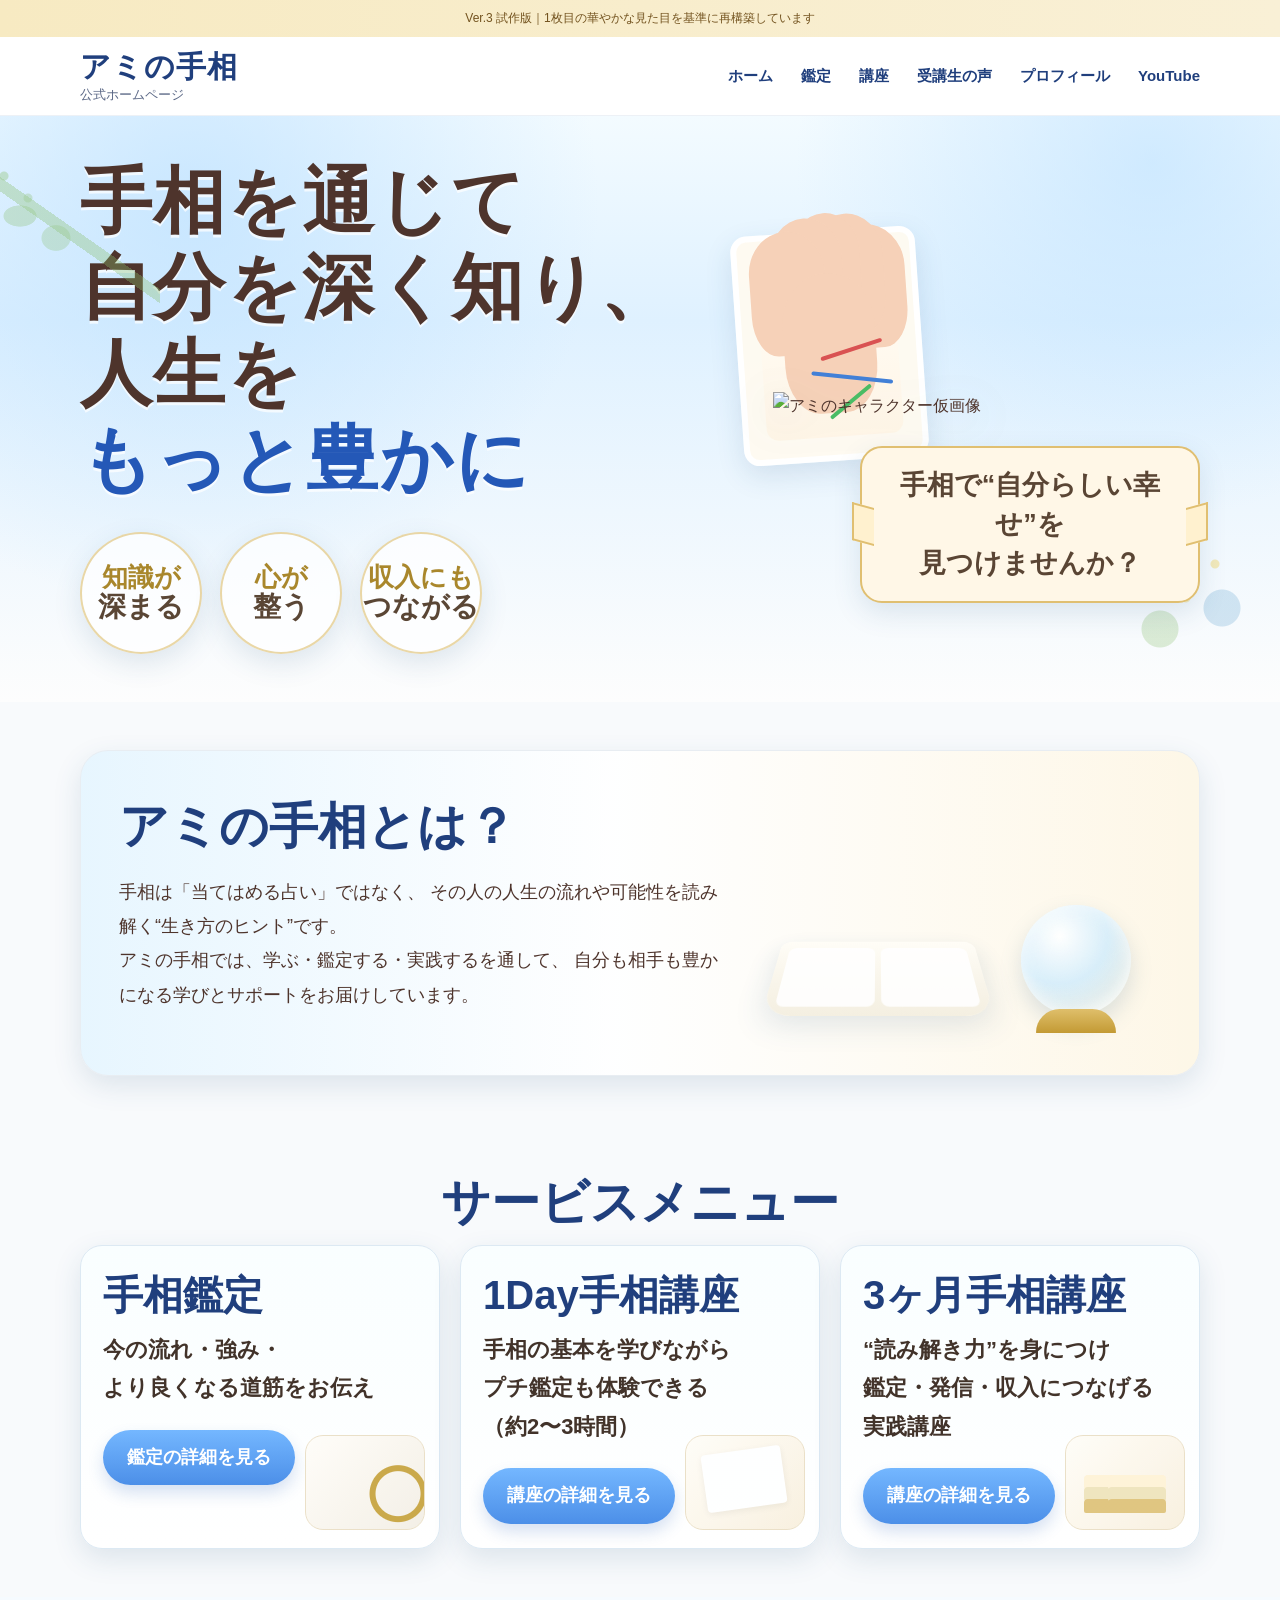
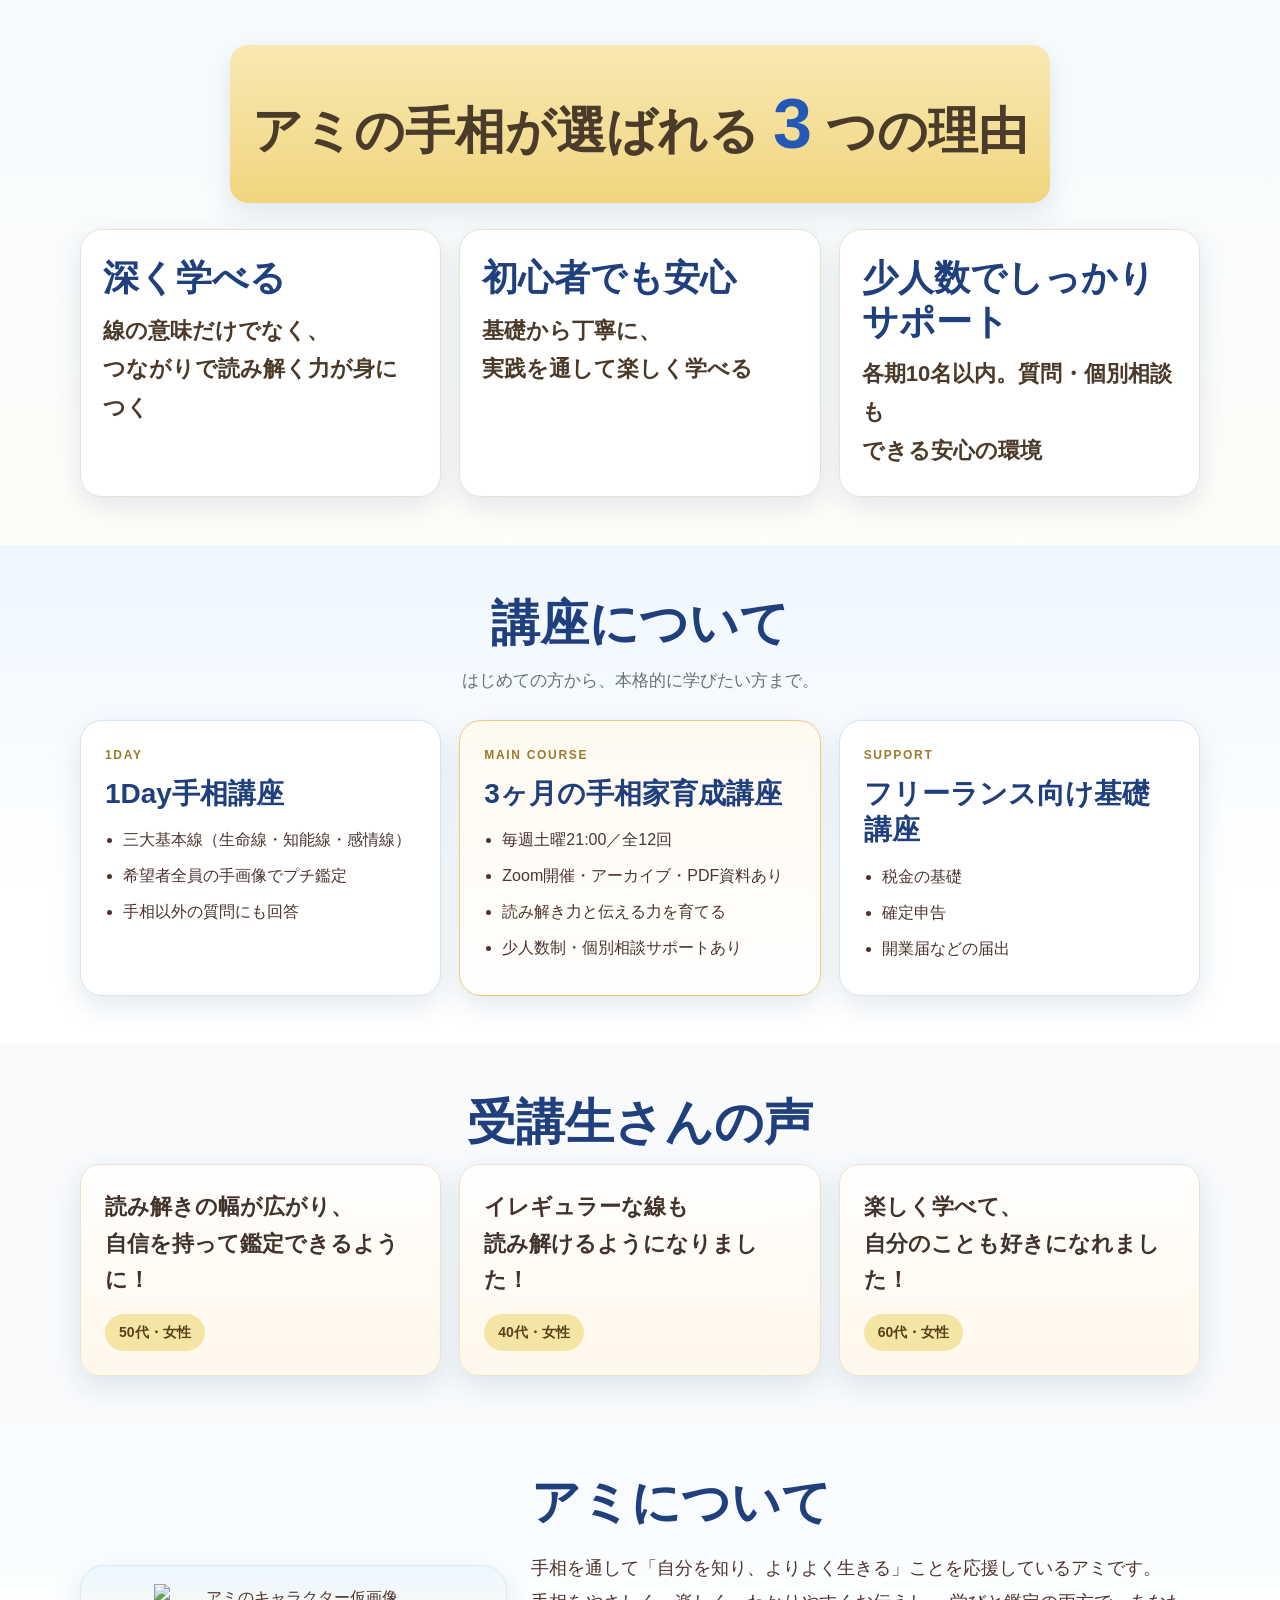
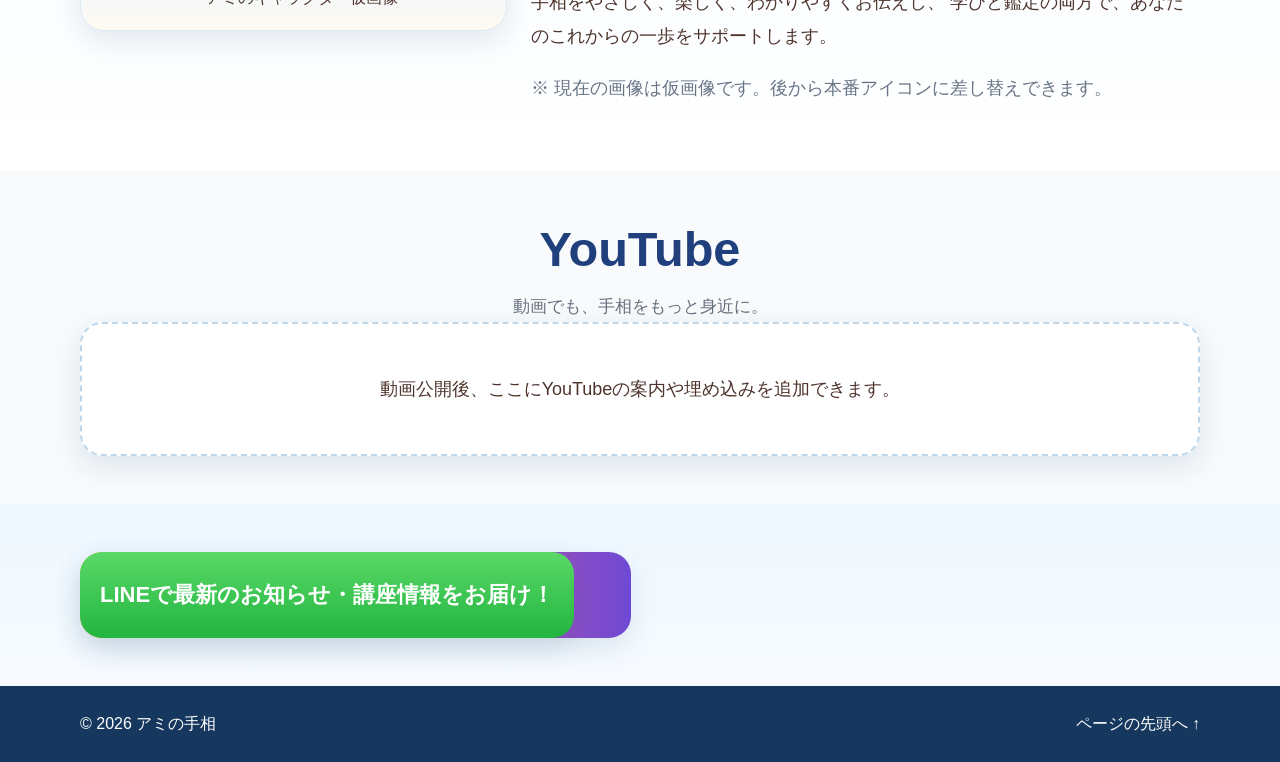
==== v3/index.html @ a88632ba "Add files via upload" ====
<!doctype html>
<html lang="ja">
<head>
  <meta charset="UTF-8">
  <meta name="viewport" content="width=device-width, initial-scale=1">
  <meta name="description" content="アミの手相｜水色×金色のやさしく華やかな公式ホームページ Ver.3 試作版">
  <title>アミの手相｜Ver.3</title>
  <link rel="stylesheet" href="style.css">
  <script defer src="script.js"></script>
</head>
<body>
  <a class="skip-link" href="#main">本文へ移動</a>
  <div class="preview-bar">Ver.3 試作版｜1枚目の華やかな見た目を基準に再構築しています</div>

  <header class="site-header" id="top">
    <div class="container header-inner">
      <a href="#top" class="site-logo">
        <span class="logo-main">アミの手相</span>
        <span class="logo-sub">公式ホームページ</span>
      </a>

      <button class="menu-toggle" id="menu-toggle" aria-expanded="false" aria-controls="site-nav" aria-label="メニューを開く">
        <span></span><span></span><span></span>
      </button>

      <nav class="site-nav" id="site-nav">
        <a href="#top">ホーム</a>
        <a href="#reading">鑑定</a>
        <a href="#courses">講座</a>
        <a href="#voices">受講生の声</a>
        <a href="#profile">プロフィール</a>
        <a href="#youtube">YouTube</a>
      </nav>
    </div>
  </header>

  <main id="main">
    <section class="hero-section watercolor-bg">
      <div class="container hero-grid">
        <div class="hero-copy">
          <h1>
            <span>手相を通じて</span>
            <span>自分を深く知り、</span>
            <span>人生を<span class="accent-blue">もっと豊かに</span></span>
          </h1>

          <div class="hero-badges">
            <div class="hero-badge">
              <strong>知識が</strong>
              <span>深まる</span>
            </div>
            <div class="hero-badge">
              <strong>心が</strong>
              <span>整う</span>
            </div>
            <div class="hero-badge">
              <strong>収入にも</strong>
              <span>つながる</span>
            </div>
          </div>
        </div>

        <div class="hero-visual">
          <div class="palm-card" aria-hidden="true">
            <div class="palm-illustration">
              <span class="line red"></span>
              <span class="line blue"></span>
              <span class="line green"></span>
            </div>
          </div>
          <img src="images/ami-character-sample.png" alt="アミのキャラクター仮画像" class="hero-character">
          <div class="hero-ribbon">手相で“自分らしい幸せ”を<br>見つけませんか？</div>
        </div>
      </div>
    </section>

    <section class="about-intro section-block" id="about-site">
      <div class="container intro-box">
        <div class="intro-text">
          <h2>アミの手相とは？</h2>
          <p>
            手相は「当てはめる占い」ではなく、
            その人の人生の流れや可能性を読み解く“生き方のヒント”です。<br>
            アミの手相では、学ぶ・鑑定する・実践するを通して、
            自分も相手も豊かになる学びとサポートをお届けしています。
          </p>
        </div>
        <div class="intro-visual" aria-hidden="true">
          <div class="book-shape"></div>
          <div class="crystal-ball"></div>
        </div>
      </div>
    </section>

    <section class="section-block" id="services">
      <div class="container">
        <div class="section-heading center">
          <h2>サービスメニュー</h2>
        </div>

        <div class="service-grid">
          <article class="service-card" id="reading">
            <div class="service-card-bg bg-reading"></div>
            <h3>手相鑑定</h3>
            <p>今の流れ・強み・<br>より良くなる道筋をお伝え</p>
            <a href="#contact" class="btn btn-sky">鑑定の詳細を見る</a>
          </article>

          <article class="service-card" id="oneday">
            <div class="service-card-bg bg-oneday"></div>
            <h3>1Day手相講座</h3>
            <p>手相の基本を学びながら<br>プチ鑑定も体験できる<br>（約2〜3時間）</p>
            <a href="#courses" class="btn btn-sky">講座の詳細を見る</a>
          </article>

          <article class="service-card" id="courses">
            <div class="service-card-bg bg-course"></div>
            <h3>3ヶ月手相講座</h3>
            <p>“読み解き力”を身につけ<br>鑑定・発信・収入につなげる<br>実践講座</p>
            <a href="#course-detail" class="btn btn-sky">講座の詳細を見る</a>
          </article>
        </div>
      </div>
    </section>

    <section class="section-block ribbon-area">
      <div class="container">
        <div class="ribbon-title">アミの手相が選ばれる <span>3</span> つの理由</div>
        <div class="reason-grid">
          <article class="reason-card">
            <h3>深く学べる</h3>
            <p>線の意味だけでなく、<br>つながりで読み解く力が身につく</p>
          </article>
          <article class="reason-card">
            <h3>初心者でも安心</h3>
            <p>基礎から丁寧に、<br>実践を通して楽しく学べる</p>
          </article>
          <article class="reason-card">
            <h3>少人数でしっかりサポート</h3>
            <p>各期10名以内。質問・個別相談も<br>できる安心の環境</p>
          </article>
        </div>
      </div>
    </section>

    <section class="section-block soft-blue-area" id="course-detail">
      <div class="container section-heading center">
        <h2>講座について</h2>
        <p class="section-lead">はじめての方から、本格的に学びたい方まで。</p>
      </div>
      <div class="container detail-grid">
        <article class="detail-card">
          <div class="label">1DAY</div>
          <h3>1Day手相講座</h3>
          <ul>
            <li>三大基本線（生命線・知能線・感情線）</li>
            <li>希望者全員の手画像でプチ鑑定</li>
            <li>手相以外の質問にも回答</li>
          </ul>
        </article>
        <article class="detail-card featured">
          <div class="label">MAIN COURSE</div>
          <h3>3ヶ月の手相家育成講座</h3>
          <ul>
            <li>毎週土曜21:00／全12回</li>
            <li>Zoom開催・アーカイブ・PDF資料あり</li>
            <li>読み解き力と伝える力を育てる</li>
            <li>少人数制・個別相談サポートあり</li>
          </ul>
        </article>
        <article class="detail-card">
          <div class="label">SUPPORT</div>
          <h3>フリーランス向け基礎講座</h3>
          <ul>
            <li>税金の基礎</li>
            <li>確定申告</li>
            <li>開業届などの届出</li>
          </ul>
        </article>
      </div>
    </section>

    <section class="section-block" id="voices">
      <div class="container section-heading center">
        <h2>受講生さんの声</h2>
      </div>
      <div class="container voice-grid">
        <article class="voice-card">
          <p>読み解きの幅が広がり、<br>自信を持って鑑定できるように！</p>
          <span>50代・女性</span>
        </article>
        <article class="voice-card">
          <p>イレギュラーな線も<br>読み解けるようになりました！</p>
          <span>40代・女性</span>
        </article>
        <article class="voice-card">
          <p>楽しく学べて、<br>自分のことも好きになれました！</p>
          <span>60代・女性</span>
        </article>
      </div>
    </section>

    <section class="section-block profile-area" id="profile">
      <div class="container profile-grid">
        <div class="profile-image-box">
          <img src="images/ami-character-sample.png" alt="アミのキャラクター仮画像" class="profile-character">
        </div>
        <div class="profile-text">
          <h2>アミについて</h2>
          <p>
            手相を通して「自分を知り、よりよく生きる」ことを応援しているアミです。<br>
            手相をやさしく、楽しく、わかりやすくお伝えし、
            学びと鑑定の両方で、あなたのこれからの一歩をサポートします。
          </p>
          <p class="small-note">※ 現在の画像は仮画像です。後から本番アイコンに差し替えできます。</p>
        </div>
      </div>
    </section>

    <section class="section-block" id="youtube">
      <div class="container section-heading center">
        <h2>YouTube</h2>
        <p class="section-lead">動画でも、手相をもっと身近に。</p>
      </div>
      <div class="container youtube-box">
        <p>動画公開後、ここにYouTubeの案内や埋め込みを追加できます。</p>
      </div>
    </section>

    <section class="section-block contact-area" id="contact">
      <div class="container contact-grid">
        <a class="contact-pill line" href="#" aria-disabled="true">LINEで最新のお知らせ・講座情報をお届け！</a>
        <a class="contact-pill instagram" href="https://www.instagram.com/tesou_ami/" target="_blank" rel="noopener noreferrer">Instagramを見る</a>
      </div>
    </section>
  </main>

  <footer class="site-footer">
    <div class="container footer-inner">
      <span>© 2026 アミの手相</span>
      <a href="#top">ページの先頭へ ↑</a>
    </div>
  </footer>
</body>
</html>
---- v3/style.css ----
:root {
  --blue: #2458b7;
  --deep-blue: #203f7d;
  --soft-blue: #e7f4ff;
  --gold: #d2a53a;
  --gold-soft: #f4e2a4;
  --brown: #4e342c;
  --cream: #fffdf8;
  --line: #d7e5f2;
  --shadow: 0 10px 28px rgba(42, 83, 120, .13);
}

* { box-sizing: border-box; }
html { scroll-behavior: smooth; scroll-padding-top: 90px; }
body {
  margin: 0;
  font-family: "Hiragino Sans", "Yu Gothic", "Meiryo", sans-serif;
  color: var(--brown);
  background: #f8fafc;
  line-height: 1.75;
}
img { max-width: 100%; height: auto; display: block; }
a { color: inherit; text-decoration: none; }
.container { width: min(1120px, calc(100% - 32px)); margin: 0 auto; }
.skip-link {
  position: absolute; left: -9999px; top: auto;
}
.skip-link:focus {
  left: 12px; top: 12px; z-index: 9999; background: #fff; padding: 10px 14px; border-radius: 8px;
}
.preview-bar {
  background: linear-gradient(90deg, #f7eac2, #f9f0d6);
  color: #73531f; text-align: center; font-size: 12px; padding: 8px 12px;
}
.site-header {
  position: sticky; top: 0; z-index: 50;
  background: rgba(255,255,255,.96); backdrop-filter: blur(8px);
  border-bottom: 1px solid #edf1f6;
}
.header-inner {
  display: flex; align-items: center; justify-content: space-between; gap: 20px;
  min-height: 78px;
}
.site-logo { display: flex; flex-direction: column; line-height: 1.1; }
.logo-main { font-size: 30px; font-weight: 900; color: var(--deep-blue); letter-spacing: .03em; }
.logo-sub { font-size: 13px; color: #5a6785; margin-top: 5px; }
.site-nav { display: flex; gap: 28px; align-items: center; font-size: 15px; font-weight: 700; color: var(--deep-blue); }
.site-nav a:hover { color: var(--blue); }
.menu-toggle {
  display: none; border: 1px solid #dbe8f4; background: #f6fbff; border-radius: 10px;
  width: 46px; height: 42px; align-items: center; justify-content: center; flex-direction: column; gap: 5px;
}
.menu-toggle span { display: block; width: 22px; height: 2px; background: var(--deep-blue); }

.watercolor-bg {
  background:
    radial-gradient(circle at 15% 15%, rgba(187,224,255,.7) 0, rgba(187,224,255,0) 34%),
    radial-gradient(circle at 90% 8%, rgba(182,222,255,.55) 0, rgba(182,222,255,0) 28%),
    linear-gradient(180deg, #f3fbff 0%, #dff1ff 35%, #fdfdfd 100%);
  position: relative;
  overflow: hidden;
}
.watercolor-bg::before,
.watercolor-bg::after {
  content: "";
  position: absolute;
  pointer-events: none;
  background-repeat: no-repeat;
}
.watercolor-bg::before {
  left: -20px; top: 30px; width: 180px; height: 160px;
  background:
    radial-gradient(circle at 24px 30px, rgba(138,191,109,.42) 0 4px, transparent 5px),
    radial-gradient(circle at 48px 52px, rgba(138,191,109,.35) 0 4px, transparent 5px),
    linear-gradient(35deg, transparent 0 45%, rgba(138,191,109,.4) 45% 50%, transparent 50%),
    radial-gradient(ellipse at 40px 70px, rgba(138,191,109,.35) 0 16px, transparent 17px),
    radial-gradient(ellipse at 76px 92px, rgba(138,191,109,.32) 0 14px, transparent 15px);
  opacity: .85;
}
.watercolor-bg::after {
  right: 20px; bottom: 28px; width: 170px; height: 140px;
  background:
    radial-gradient(circle at 125px 30px, rgba(241,219,132,.55) 0 4px, transparent 5px),
    radial-gradient(circle at 96px 64px, rgba(241,219,132,.5) 0 4px, transparent 5px),
    radial-gradient(circle at 132px 74px, rgba(117,175,213,.3) 0 18px, transparent 19px),
    radial-gradient(circle at 70px 95px, rgba(138,191,109,.28) 0 18px, transparent 19px);
}

.hero-section { padding: 30px 0 36px; }
.hero-grid {
  display: grid; grid-template-columns: 1.1fr .9fr; gap: 24px; align-items: center;
  min-height: 520px;
}
.hero-copy h1 {
  margin: 0 0 30px;
  font-size: clamp(42px, 5.6vw, 78px);
  line-height: 1.2;
  color: var(--brown);
  letter-spacing: .02em;
  font-weight: 900;
  text-shadow: 0 3px 0 rgba(255,255,255,.7);
}
.hero-copy h1 span { display: block; }
.accent-blue { color: var(--blue); }
.hero-badges {
  display: flex; gap: 18px; flex-wrap: wrap;
}
.hero-badge {
  width: 122px; height: 122px; border-radius: 50%; background: rgba(255,255,255,.75);
  border: 2px solid rgba(213,176,79,.5); box-shadow: var(--shadow);
  display: flex; flex-direction: column; align-items: center; justify-content: center;
  text-align: center; color: #5a4635;
}
.hero-badge strong { font-size: 26px; color: #a9872c; line-height: 1.1; }
.hero-badge span { font-size: 28px; font-weight: 900; line-height: 1.1; }

.hero-visual {
  position: relative; min-height: 430px; display: flex; align-items: center; justify-content: center;
}
.hero-character {
  width: min(360px, 80%); filter: drop-shadow(0 10px 20px rgba(44,89,122,.18));
  position: relative; z-index: 3;
}
.palm-card {
  position: absolute; top: 40px; left: 30px; width: 185px; height: 230px;
  background: rgba(255, 251, 241, .95); border: 6px solid #fff; border-radius: 16px;
  box-shadow: var(--shadow); transform: rotate(-4deg); z-index: 1;
}
.palm-card::before {
  content: ""; position: absolute; width: 55px; height: 18px; background: #87b8ef; top: -10px; left: 50px;
  border-radius: 4px; transform: rotate(6deg); opacity: .9;
}
.palm-illustration {
  position: absolute; inset: 18px; border-radius: 12px;
  background: linear-gradient(180deg,#fffef9,#fff5e6);
}
.palm-illustration::before {
  content: ""; position: absolute; left: 50%; top: 18px; width: 92px; height: 140px; transform: translateX(-50%);
  background: #f6d1b8; border-radius: 50px 50px 36px 36px / 55px 55px 52px 52px;
  box-shadow:
    -38px -52px 0 -8px #f6d1b8,
    -18px -66px 0 -10px #f6d1b8,
    2px -72px 0 -12px #f6d1b8,
    23px -68px 0 -10px #f6d1b8,
    42px -54px 0 -8px #f6d1b8;
}
.line { position: absolute; display: block; height: 4px; border-radius: 4px; z-index: 2; }
.line.red { width: 64px; background: #d95252; left: 58px; top: 94px; transform: rotate(-14deg); }
.line.blue { width: 82px; background: #4280d7; left: 48px; top: 122px; transform: rotate(10deg); }
.line.green { width: 52px; background: #4bbd65; left: 60px; top: 146px; transform: rotate(-36deg); }
.hero-ribbon {
  position: absolute; right: 0; bottom: 18px; z-index: 4;
  background: #fff7e7; border: 2px solid #e0bf71; box-shadow: var(--shadow);
  border-radius: 22px; padding: 18px 22px; text-align: center; font-size: 27px; font-weight: 900; color: #5a4534;
  line-height: 1.45; max-width: 340px;
}
.hero-ribbon::before,
.hero-ribbon::after {
  content: ""; position: absolute; top: 50%; width: 20px; height: 34px; background: #fff1cf; border: 2px solid #e0bf71; z-index: -1;
}
.hero-ribbon::before { left: -10px; transform: translateY(-50%) skewY(15deg); border-right: 0; }
.hero-ribbon::after { right: -10px; transform: translateY(-50%) skewY(-15deg); border-left: 0; }

.section-block { padding: 48px 0; }
.intro-box {
  background: linear-gradient(90deg, rgba(228,245,255,.85), rgba(255,255,255,.92) 48%, rgba(255,246,225,.78));
  border-radius: 28px; box-shadow: var(--shadow); border: 1px solid #e8edf2;
  padding: 42px 38px; display: grid; grid-template-columns: 1.2fr .8fr; gap: 28px; align-items: center;
}
.intro-text h2,
.section-heading h2,
.profile-text h2 { margin: 0 0 18px; font-size: clamp(30px, 3.8vw, 52px); color: var(--deep-blue); line-height: 1.25; }
.intro-text p,
.profile-text p,
.youtube-box p { font-size: 18px; line-height: 1.9; }
.intro-visual { position: relative; min-height: 240px; }
.book-shape {
  position: absolute; left: 18px; bottom: 10px; width: 210px; height: 96px;
  background: linear-gradient(180deg,#fffdf7,#f4efe1); border-radius: 12px 12px 26px 26px;
  box-shadow: var(--shadow); transform: perspective(300px) rotateX(40deg);
}
.book-shape::before,
.book-shape::after {
  content: ""; position: absolute; top: 10px; width: 44%; height: 76px; background: rgba(255,255,255,.88); border-radius: 8px;
}
.book-shape::before { left: 10px; }
.book-shape::after { right: 10px; }
.crystal-ball {
  position: absolute; right: 30px; bottom: 18px; width: 110px; height: 110px; border-radius: 50%;
  background: radial-gradient(circle at 35% 28%, rgba(255,255,255,.95), rgba(199,233,255,.7) 45%, rgba(158,210,245,.3) 66%, rgba(255,255,255,.1) 100%);
  box-shadow: inset 0 0 18px rgba(255,255,255,.8), 0 10px 22px rgba(80, 127, 157, .2);
}
.crystal-ball::after {
  content: ""; position: absolute; left: 15px; right: 15px; bottom: -18px; height: 24px;
  background: linear-gradient(180deg,#dfbf6b,#c39a34); border-radius: 999px 999px 18px 18px;
}

.section-heading.center { text-align: center; }
.section-heading h2 { margin-bottom: 12px; }
.section-lead { margin: 0; color: #66707d; font-size: 17px; }

.service-grid {
  display: grid; grid-template-columns: repeat(3, 1fr); gap: 20px;
}
.service-card {
  position: relative; overflow: hidden; min-height: 300px; background: linear-gradient(180deg, #f9feff, #fff);
  border: 1px solid #dce9f3; border-radius: 22px; box-shadow: var(--shadow); padding: 26px 22px 24px;
}
.service-card h3 { margin: 0 0 12px; font-size: 40px; line-height: 1.18; color: var(--deep-blue); }
.service-card p { margin: 0 0 22px; font-size: 22px; font-weight: 700; color: #42332a; }
.service-card-bg {
  position: absolute; right: 14px; bottom: 18px; width: 120px; height: 95px; border-radius: 18px;
  opacity: .95;
}
.bg-reading {
  background:
    radial-gradient(circle at 78% 62%, transparent 0 22px, #c8a542 23px 28px, transparent 29px),
    linear-gradient(135deg,#fffdf9,#f3efe5);
  border: 1px solid #eadfc6;
}
.bg-oneday {
  background: linear-gradient(135deg,#fffdf8,#f8f0de);
  border: 1px solid #eadfc6;
}
.bg-oneday::before {
  content: ""; position: absolute; left: 18px; top: 14px; width: 80px; height: 58px; background: #fff; border-radius: 4px; box-shadow: 0 2px 7px rgba(0,0,0,.06);
  transform: rotate(-8deg);
}
.bg-course {
  background: linear-gradient(135deg,#fffdf8,#f8f0de);
  border: 1px solid #eadfc6;
}
.bg-course::before,
.bg-course::after {
  content: ""; position: absolute; bottom: 16px; width: 58px; height: 14px; background: #dfc37b; border-radius: 4px 4px 2px 2px;
}
.bg-course::before { left: 18px; box-shadow: 0 -12px 0 #efe4bc, 0 -24px 0 #fff3d6; }
.bg-course::after { right: 18px; box-shadow: 0 -12px 0 #efe4bc, 0 -24px 0 #fff3d6; }
.btn {
  display: inline-flex; align-items: center; justify-content: center; min-height: 52px;
  padding: 12px 24px; border-radius: 999px; font-weight: 900; font-size: 18px; border: none;
  cursor: pointer; box-shadow: 0 8px 16px rgba(36,88,183,.18);
}
.btn-sky { background: linear-gradient(180deg,#74b7ff,#4c8fe8); color: #fff; }
.btn-sky:hover { filter: brightness(.98); }

.ribbon-area { background: linear-gradient(180deg, #f6fbff, #fffdf9); }
.ribbon-title {
  max-width: 820px; margin: 0 auto 26px; text-align: center; position: relative;
  background: linear-gradient(180deg,#f8e9b3,#f1d57f); color: #4b3b2a; font-weight: 900;
  font-size: clamp(28px, 4vw, 50px); padding: 18px 18px; border-radius: 18px; box-shadow: var(--shadow);
}
.ribbon-title span { color: var(--blue); font-size: 1.4em; }
.reason-grid { display: grid; grid-template-columns: repeat(3,1fr); gap: 18px; }
.reason-card {
  background: rgba(255,255,255,.96); border: 1px solid #e7e3d5; border-radius: 22px; padding: 26px 22px; box-shadow: var(--shadow);
  min-height: 190px;
}
.reason-card h3 { margin: 0 0 12px; font-size: 36px; color: var(--deep-blue); line-height: 1.2; }
.reason-card p { margin: 0; font-size: 22px; font-weight: 700; color: #4b3a2a; }

.soft-blue-area { background: linear-gradient(180deg,#eef7ff,#ffffff 68%); }
.detail-grid { display: grid; grid-template-columns: repeat(3,1fr); gap: 18px; margin-top: 24px; }
.detail-card {
  background: #fff; border-radius: 22px; border: 1px solid var(--line); box-shadow: var(--shadow); padding: 24px;
}
.detail-card.featured { background: linear-gradient(180deg,#fffaf0,#ffffff); border-color: #eccd7d; }
.label { font-size: 12px; letter-spacing: .14em; color: #9a7a30; font-weight: 900; }
.detail-card h3 { margin: 10px 0 14px; font-size: 28px; line-height: 1.3; color: var(--deep-blue); }
.detail-card ul { margin: 0; padding-left: 18px; font-size: 16px; }
.detail-card li { margin-bottom: 8px; }

.voice-grid { display: grid; grid-template-columns: repeat(3,1fr); gap: 18px; }
.voice-card {
  background: linear-gradient(180deg,#fff,#fff7ea); border: 1px solid #ece3cb; border-radius: 20px; box-shadow: var(--shadow);
  padding: 24px; min-height: 180px;
}
.voice-card p { margin: 0 0 16px; font-size: 22px; font-weight: 800; line-height: 1.65; color: #423229; }
.voice-card span { display: inline-block; background: #f5e5a4; color: #59411a; border-radius: 999px; padding: 6px 14px; font-size: 14px; font-weight: 800; }

.profile-area { background: linear-gradient(180deg,#f8fcff,#ffffff); }
.profile-grid { display: grid; grid-template-columns: .78fr 1.22fr; gap: 24px; align-items: center; }
.profile-image-box {
  background: linear-gradient(180deg,#ebf7ff,#fffaf1); border-radius: 24px; border: 1px solid #dce9f3; box-shadow: var(--shadow);
  padding: 18px; text-align: center;
}
.profile-character { width: min(280px, 100%); margin: 0 auto; }
.small-note { font-size: 14px; color: #687586; }
.youtube-box {
  background: #fff; border: 2px dashed #bed7ea; border-radius: 22px; box-shadow: var(--shadow); padding: 30px; text-align: center;
}
.contact-area { background: linear-gradient(180deg,#eef8ff,#f7fbff); }
.contact-grid {
  display: grid; grid-template-columns: 1fr 1fr; gap: 18px;
}
.contact-pill {
  display: flex; align-items: center; justify-content: center; text-align: center;
  min-height: 86px; border-radius: 22px; font-size: 22px; font-weight: 900; box-shadow: var(--shadow);
  padding: 16px 20px;
}
.contact-pill.line { background: linear-gradient(180deg,#5ad867,#22b540); color: #fff; }
.contact-pill.instagram { background: linear-gradient(90deg,#f9b04f,#f15e8f,#6e49d4); color: #fff; }
.site-footer {
  background: #17385e; color: #fff; padding: 24px 0;
}
.footer-inner { display: flex; justify-content: space-between; gap: 16px; align-items: center; }

@media (max-width: 980px) {
  .hero-grid,
  .intro-box,
  .profile-grid { grid-template-columns: 1fr; }
  .service-grid,
  .reason-grid,
  .detail-grid,
  .voice-grid { grid-template-columns: 1fr; }
  .contact-grid { grid-template-columns: 1fr; }
  .hero-character { width: min(310px, 74%); }
  .hero-ribbon { position: static; margin: 14px auto 0; font-size: 20px; max-width: 360px; }
  .hero-visual { min-height: auto; padding-bottom: 10px; }
}

@media (max-width: 760px) {
  html { scroll-padding-top: 76px; }
  .container { width: min(100% - 24px, 680px); }
  .header-inner { min-height: 72px; }
  .logo-main { font-size: 24px; }
  .site-nav {
    position: absolute; top: 100%; left: 0; right: 0; background: rgba(255,255,255,.98);
    border-bottom: 1px solid #e7eff7; box-shadow: 0 16px 22px rgba(30,68,102,.08);
    padding: 12px 18px 18px; display: none; flex-direction: column; align-items: flex-start; gap: 4px;
  }
  .site-nav.open { display: flex; }
  .site-nav a { padding: 10px 2px; }
  .menu-toggle { display: flex; }
  .hero-section { padding-top: 22px; }
  .hero-copy h1 { font-size: clamp(34px, 11vw, 56px); }
  .hero-badges { justify-content: center; }
  .hero-badge { width: 104px; height: 104px; }
  .hero-badge strong { font-size: 20px; }
  .hero-badge span { font-size: 22px; }
  .palm-card { width: 150px; height: 190px; left: 4px; top: 16px; }
  .intro-box { padding: 30px 22px; }
  .intro-text p, .profile-text p, .youtube-box p { font-size: 16px; }
  .service-card h3 { font-size: 30px; }
  .service-card p { font-size: 18px; }
  .reason-card h3 { font-size: 28px; }
  .reason-card p { font-size: 18px; }
  .voice-card p { font-size: 18px; }
  .contact-pill { font-size: 18px; min-height: 72px; }
  .footer-inner { flex-direction: column; text-align: center; }
}

@media (prefers-reduced-motion: reduce) {
  html { scroll-behavior: auto; }
  * { transition: none !important; }
}
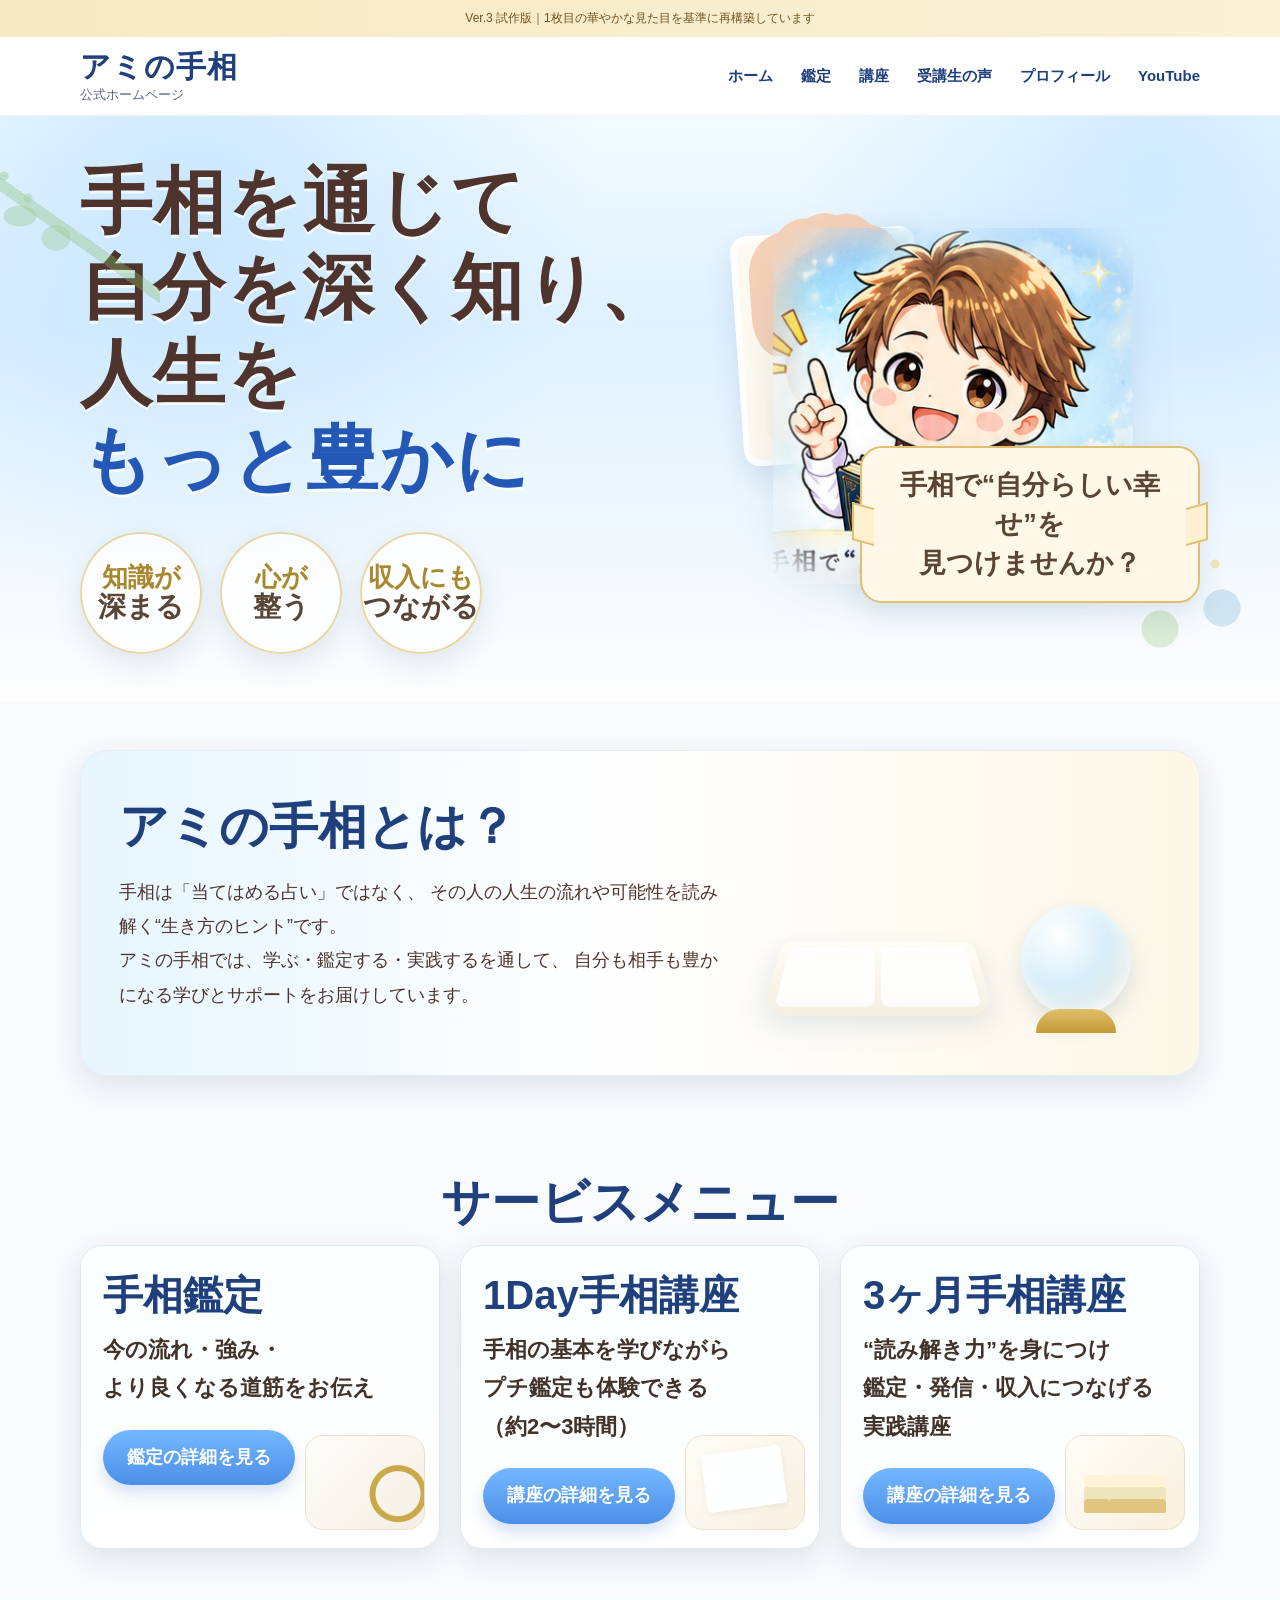
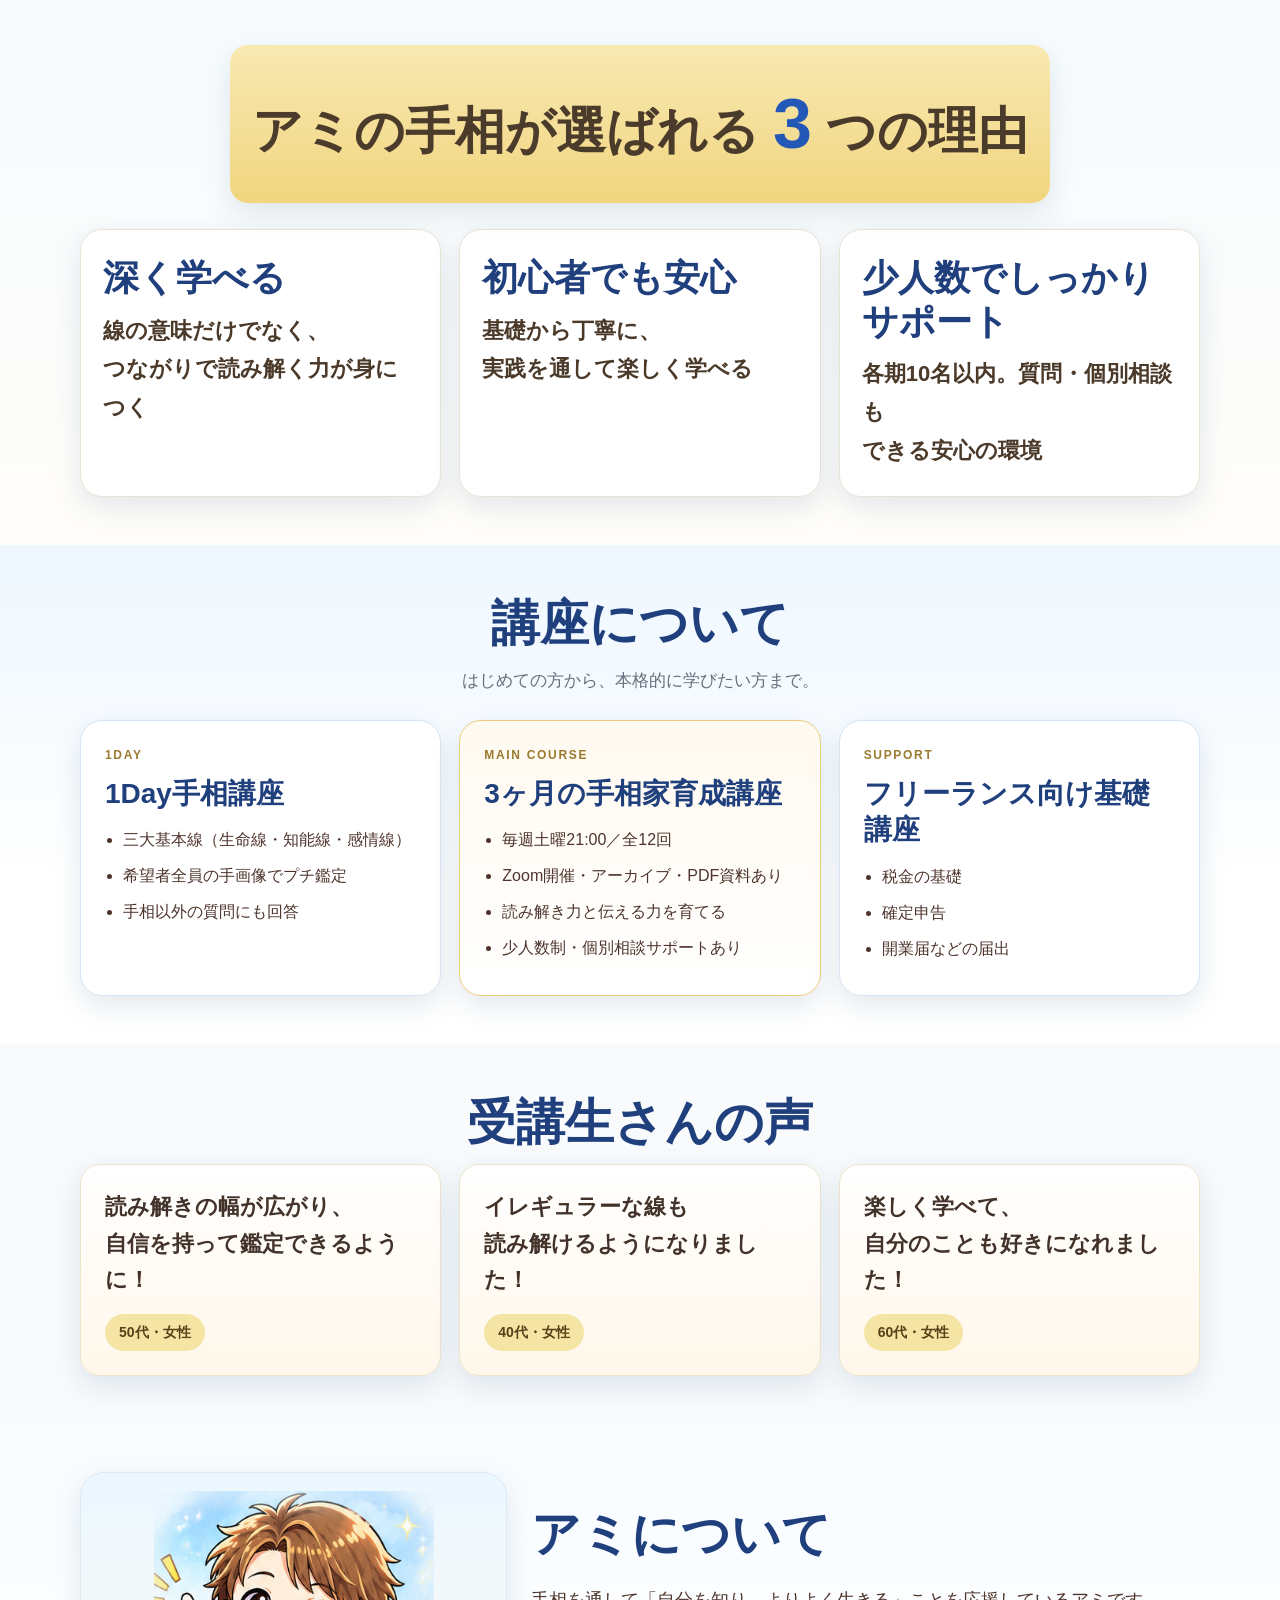
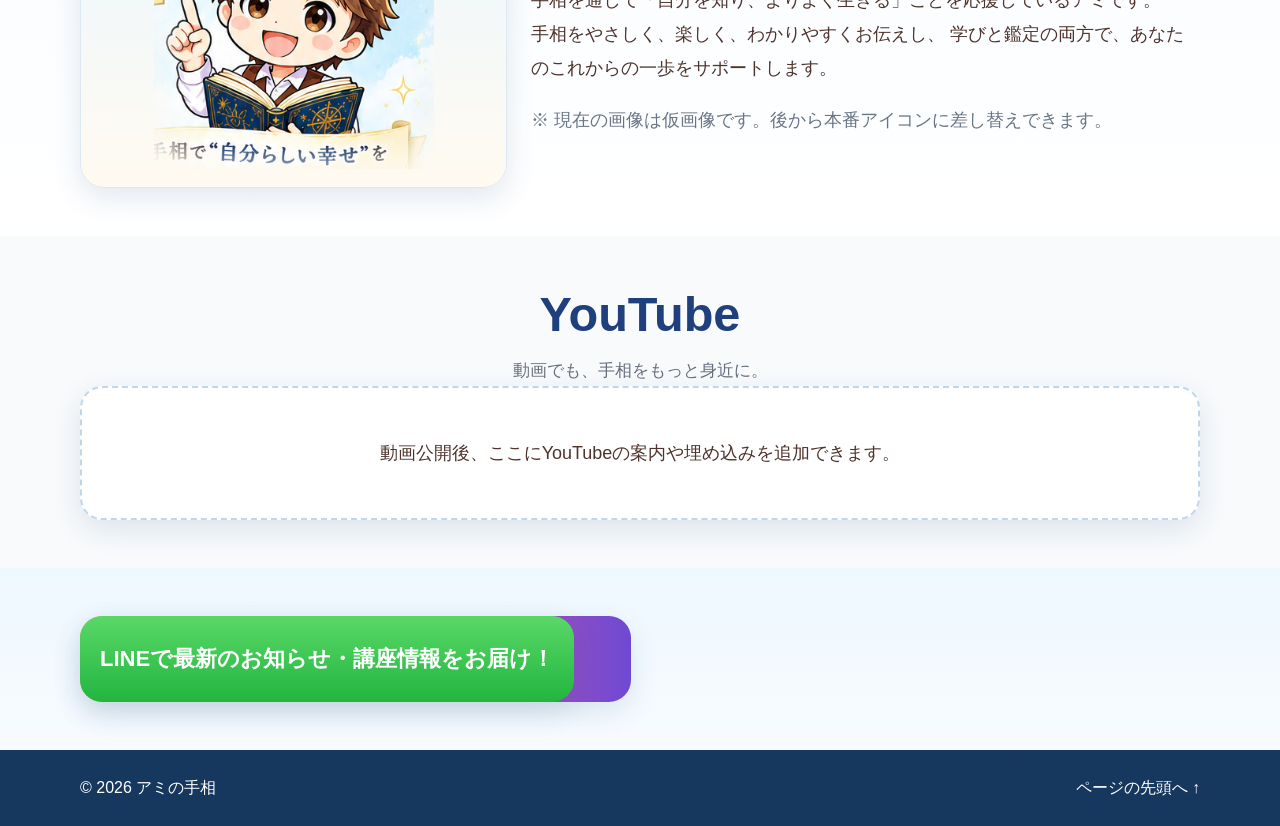
==== commit 6edf8229: "Update index.html" ====
--- a/v3/index.html
+++ b/v3/index.html
@@ -68,7 +68,7 @@
               <span class="line green"></span>
             </div>
           </div>
-          <img src="images/ami-character-sample.png" alt="アミのキャラクター仮画像" class="hero-character">
+          <img src="ami-character-sample.png" alt="アミのキャラクター仮画像" class="hero-character">
           <div class="hero-ribbon">手相で“自分らしい幸せ”を<br>見つけませんか？</div>
         </div>
       </div>
@@ -203,7 +203,7 @@
     <section class="section-block profile-area" id="profile">
       <div class="container profile-grid">
         <div class="profile-image-box">
-          <img src="images/ami-character-sample.png" alt="アミのキャラクター仮画像" class="profile-character">
+          <img src="ami-character-sample.png" alt="アミのキャラクター仮画像" class="profile-character">
         </div>
         <div class="profile-text">
           <h2>アミについて</h2>
